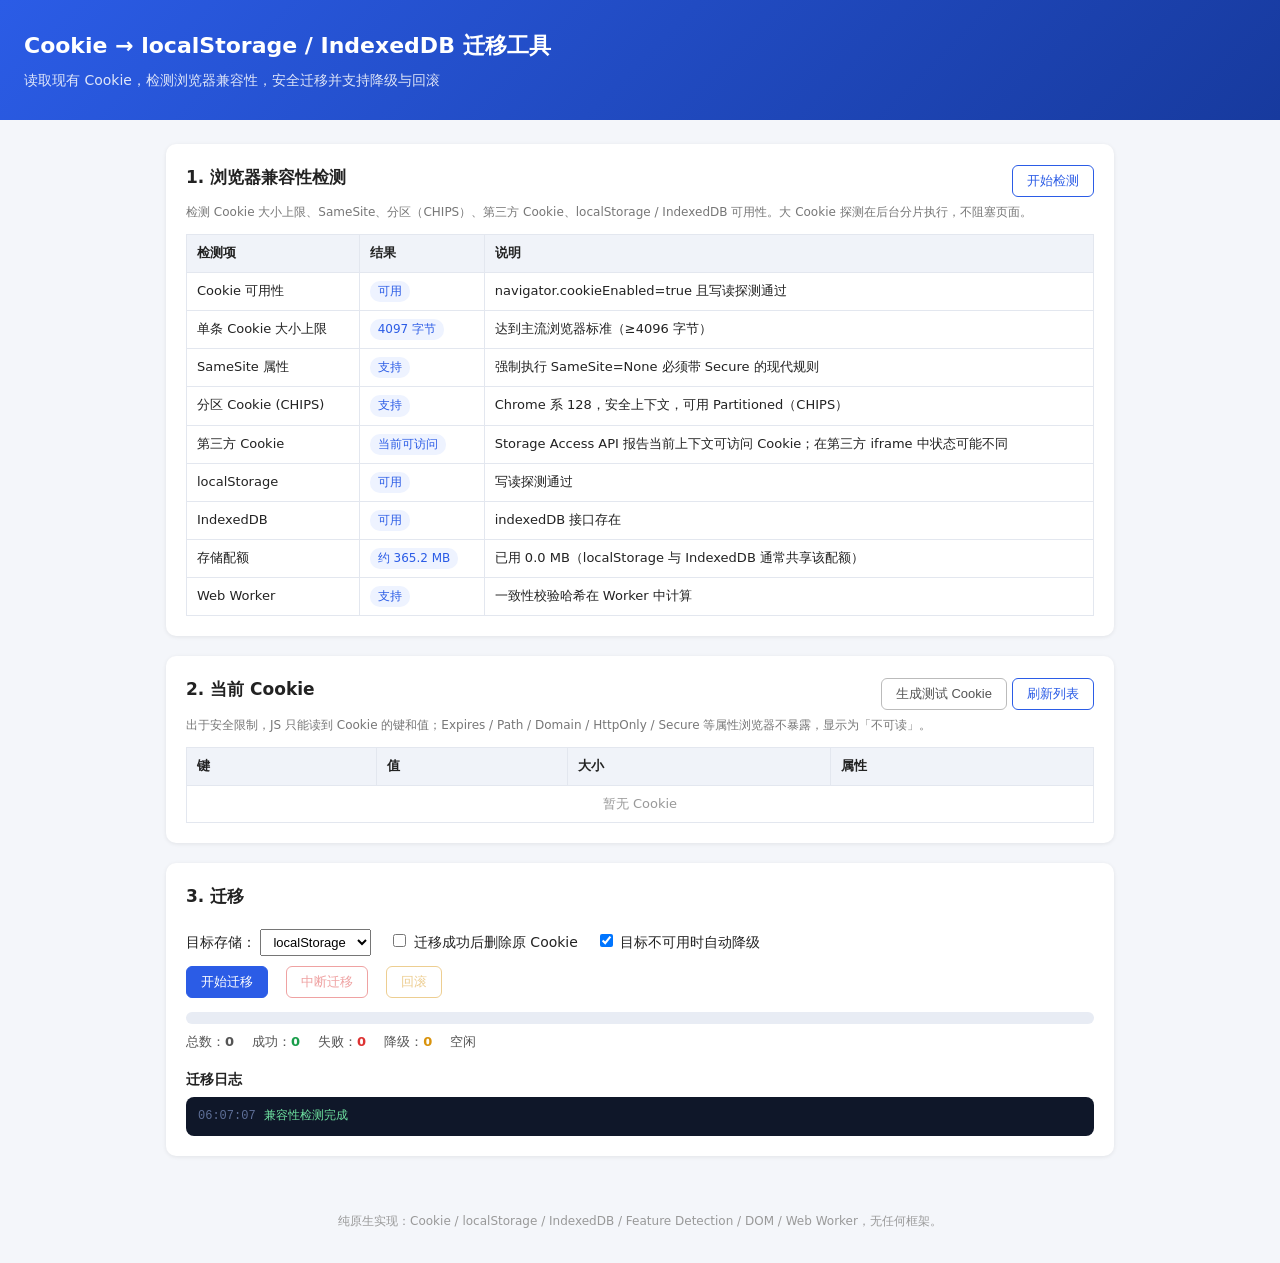
==== index.html @ 82695d80 "codex: 生成代码" ====
<!DOCTYPE html>
<html lang="zh-CN">
<head>
  <meta charset="UTF-8">
  <meta name="viewport" content="width=device-width, initial-scale=1.0">
  <title>Cookie 迁移工具 · localStorage / IndexedDB</title>
  <link rel="stylesheet" href="css/style.css">
</head>
<body>
  <header>
    <h1>Cookie → localStorage / IndexedDB 迁移工具</h1>
    <p class="subtitle">读取现有 Cookie，检测浏览器兼容性，安全迁移并支持降级与回滚</p>
  </header>

  <main>
    <section class="card" id="detect-section">
      <div class="card-head">
        <h2>1. 浏览器兼容性检测</h2>
        <button id="btn-detect" class="btn">开始检测</button>
      </div>
      <p class="hint">检测 Cookie 大小上限、SameSite、分区（CHIPS）、第三方 Cookie、localStorage / IndexedDB 可用性。大 Cookie 探测在后台分片执行，不阻塞页面。</p>
      <table class="grid" id="detect-table">
        <thead>
          <tr><th>检测项</th><th>结果</th><th>说明</th></tr>
        </thead>
        <tbody>
          <tr><td colspan="3" class="empty">尚未检测</td></tr>
        </tbody>
      </table>
    </section>

    <section class="card" id="cookie-section">
      <div class="card-head">
        <h2>2. 当前 Cookie</h2>
        <div>
          <button id="btn-add-demo" class="btn btn-ghost">生成测试 Cookie</button>
          <button id="btn-refresh" class="btn">刷新列表</button>
        </div>
      </div>
      <p class="hint">出于安全限制，JS 只能读到 Cookie 的键和值；Expires / Path / Domain / HttpOnly / Secure 等属性浏览器不暴露，显示为「不可读」。</p>
      <table class="grid" id="cookie-table">
        <thead>
          <tr><th>键</th><th>值</th><th>大小</th><th>属性</th></tr>
        </thead>
        <tbody>
          <tr><td colspan="4" class="empty">暂无 Cookie</td></tr>
        </tbody>
      </table>
    </section>

    <section class="card" id="migrate-section">
      <div class="card-head">
        <h2>3. 迁移</h2>
      </div>
      <div class="controls">
        <label>目标存储：
          <select id="target-select">
            <option value="localStorage">localStorage</option>
            <option value="indexedDB">IndexedDB</option>
          </select>
        </label>
        <label><input type="checkbox" id="chk-delete-cookie"> 迁移成功后删除原 Cookie</label>
        <label><input type="checkbox" id="chk-auto-fallback" checked> 目标不可用时自动降级</label>
      </div>
      <div class="controls">
        <button id="btn-migrate" class="btn btn-primary">开始迁移</button>
        <button id="btn-abort" class="btn btn-danger" disabled>中断迁移</button>
        <button id="btn-rollback" class="btn btn-warn" disabled>回滚</button>
      </div>

      <div class="progress-wrap">
        <div class="progress-bar"><div id="progress-fill" class="progress-fill"></div></div>
        <div class="stats">
          <span>总数：<b id="stat-total">0</b></span>
          <span>成功：<b id="stat-success" class="ok">0</b></span>
          <span>失败：<b id="stat-fail" class="err">0</b></span>
          <span>降级：<b id="stat-fallback" class="warn">0</b></span>
          <span id="stat-status">空闲</span>
        </div>
      </div>

      <h3>迁移日志</h3>
      <ul id="log" class="log"></ul>
    </section>
  </main>

  <footer>
    <p>纯原生实现：Cookie / localStorage / IndexedDB / Feature Detection / DOM / Web Worker，无任何框架。</p>
  </footer>

  <script type="module" src="js/main.js"></script>
</body>
</html>
---- css/style.css ----
* { box-sizing: border-box; }

body {
  margin: 0;
  font-family: "PingFang SC", "Microsoft YaHei", system-ui, sans-serif;
  background: #f4f6fa;
  color: #222;
  line-height: 1.6;
}

header {
  background: linear-gradient(135deg, #2b5ce6, #173a9e);
  color: #fff;
  padding: 28px 24px;
}

header h1 { margin: 0 0 6px; font-size: 22px; }
.subtitle { margin: 0; opacity: .85; font-size: 14px; }

main {
  max-width: 980px;
  margin: 24px auto;
  padding: 0 16px;
  display: grid;
  gap: 20px;
}

.card {
  background: #fff;
  border-radius: 10px;
  padding: 20px;
  box-shadow: 0 1px 4px rgba(0, 0, 0, .08);
}

.card-head {
  display: flex;
  justify-content: space-between;
  align-items: center;
  flex-wrap: wrap;
  gap: 10px;
}

.card h2 { margin: 0 0 8px; font-size: 17px; }
.card h3 { font-size: 14px; margin: 16px 0 6px; }

.hint { font-size: 12px; color: #777; margin: 4px 0 12px; }

.btn {
  border: 1px solid #2b5ce6;
  background: #fff;
  color: #2b5ce6;
  border-radius: 6px;
  padding: 6px 14px;
  font-size: 13px;
  cursor: pointer;
  transition: all .15s;
}
.btn:hover:not(:disabled) { background: #eef3ff; }
.btn:disabled { opacity: .45; cursor: not-allowed; }
.btn-primary { background: #2b5ce6; color: #fff; }
.btn-primary:hover:not(:disabled) { background: #1f49c0; }
.btn-danger { border-color: #d33; color: #d33; }
.btn-danger:hover:not(:disabled) { background: #fdecec; }
.btn-warn { border-color: #d9930d; color: #d9930d; }
.btn-warn:hover:not(:disabled) { background: #fdf6e3; }
.btn-ghost { border-color: #bbb; color: #555; }

.grid {
  width: 100%;
  border-collapse: collapse;
  font-size: 13px;
}
.grid th, .grid td {
  border: 1px solid #e3e7ef;
  padding: 8px 10px;
  text-align: left;
  vertical-align: top;
  word-break: break-all;
}
.grid th { background: #f0f3f9; font-weight: 600; }
.grid .empty { text-align: center; color: #999; }

.ok { color: #1a9e4b; }
.err { color: #d33; }
.warn { color: #d9930d; }
.tag {
  display: inline-block;
  padding: 1px 8px;
  border-radius: 10px;
  font-size: 12px;
  background: #eef3ff;
  color: #2b5ce6;
}
.tag.bad { background: #fdecec; color: #d33; }
.tag.warn { background: #fdf6e3; color: #d9930d; }

.controls {
  display: flex;
  gap: 18px;
  flex-wrap: wrap;
  align-items: center;
  margin: 10px 0;
  font-size: 14px;
}
.controls select { padding: 4px 8px; font-size: 13px; }

.progress-wrap { margin-top: 14px; }
.progress-bar {
  height: 12px;
  background: #e8ecf4;
  border-radius: 6px;
  overflow: hidden;
}
.progress-fill {
  height: 100%;
  width: 0;
  background: linear-gradient(90deg, #2b5ce6, #4f8bff);
  transition: width .2s;
}
.stats {
  display: flex;
  gap: 18px;
  flex-wrap: wrap;
  margin-top: 8px;
  font-size: 13px;
  color: #555;
}

.log {
  list-style: none;
  margin: 0;
  padding: 8px 12px;
  max-height: 240px;
  overflow-y: auto;
  background: #0f1729;
  color: #c9d6f2;
  border-radius: 8px;
  font-family: ui-monospace, Consolas, monospace;
  font-size: 12px;
}
.log li { padding: 2px 0; }
.log .t { color: #5f7099; margin-right: 8px; }
.log .l-ok { color: #6fe3a1; }
.log .l-err { color: #ff8a8a; }
.log .l-warn { color: #ffd479; }

footer {
  text-align: center;
  color: #999;
  font-size: 12px;
  padding: 20px;
}
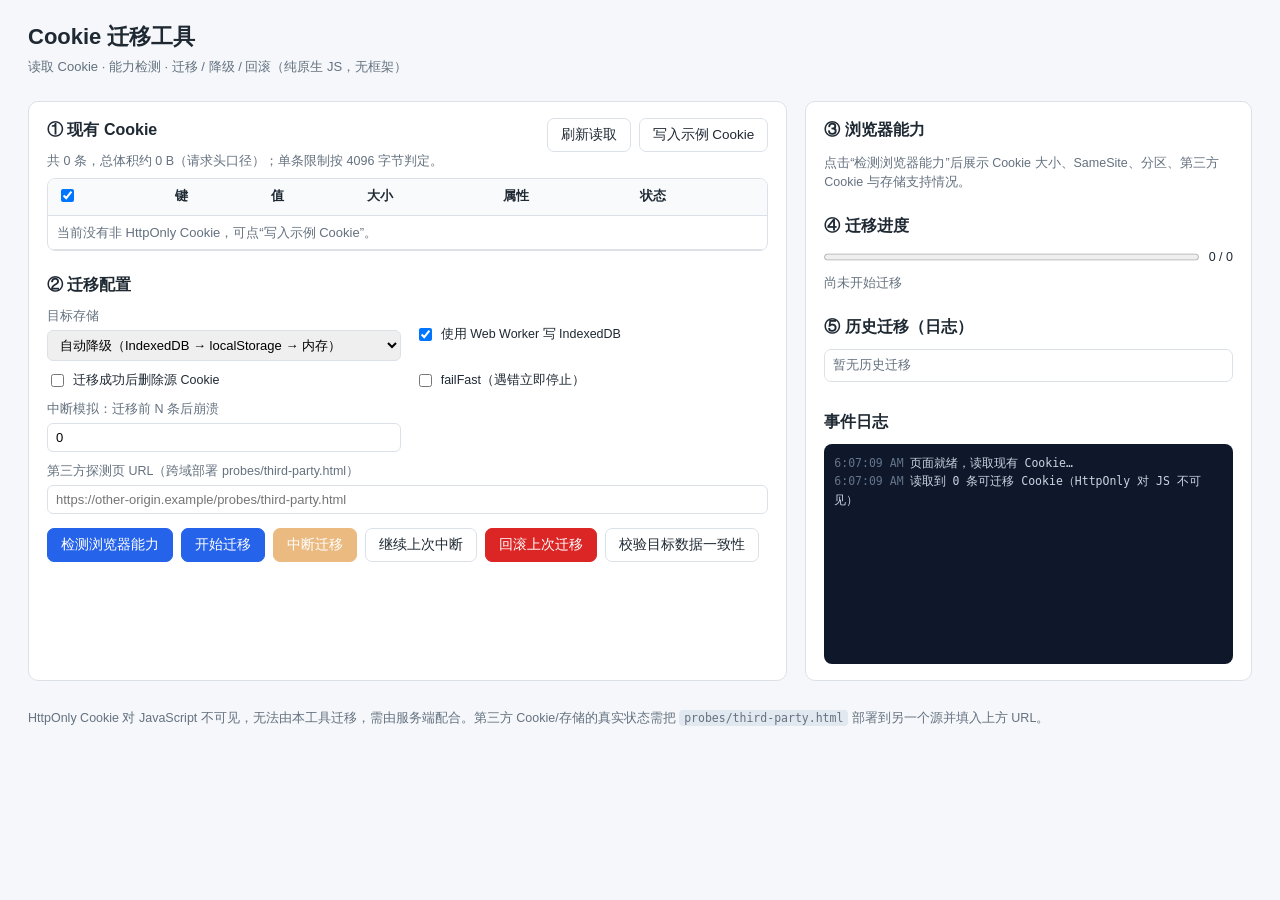
==== commit 69315e47: "codex: 生成代码" ====
--- a/index.html
+++ b/index.html
@@ -3,91 +3,103 @@
 <head>
   <meta charset="UTF-8">
   <meta name="viewport" content="width=device-width, initial-scale=1.0">
-  <title>Cookie 迁移工具 · localStorage / IndexedDB</title>
+  <title>Cookie → localStorage / IndexedDB 迁移工具</title>
   <link rel="stylesheet" href="css/style.css">
 </head>
 <body>
-  <header>
-    <h1>Cookie → localStorage / IndexedDB 迁移工具</h1>
-    <p class="subtitle">读取现有 Cookie，检测浏览器兼容性，安全迁移并支持降级与回滚</p>
+  <header class="topbar">
+    <h1>Cookie 迁移工具</h1>
+    <p class="subtitle">读取 Cookie · 能力检测 · 迁移 / 降级 / 回滚（纯原生 JS，无框架）</p>
   </header>
 
-  <main>
-    <section class="card" id="detect-section">
-      <div class="card-head">
-        <h2>1. 浏览器兼容性检测</h2>
-        <button id="btn-detect" class="btn">开始检测</button>
+  <main class="layout">
+    <!-- 左列：Cookie 列表与操作 -->
+    <section class="panel">
+      <div class="panel-head">
+        <h2>① 现有 Cookie</h2>
+        <div class="btn-row">
+          <button id="btn-refresh" class="btn">刷新读取</button>
+          <button id="btn-seed" class="btn btn-ghost">写入示例 Cookie</button>
+        </div>
       </div>
-      <p class="hint">检测 Cookie 大小上限、SameSite、分区（CHIPS）、第三方 Cookie、localStorage / IndexedDB 可用性。大 Cookie 探测在后台分片执行，不阻塞页面。</p>
-      <table class="grid" id="detect-table">
-        <thead>
-          <tr><th>检测项</th><th>结果</th><th>说明</th></tr>
-        </thead>
-        <tbody>
-          <tr><td colspan="3" class="empty">尚未检测</td></tr>
-        </tbody>
-      </table>
+      <div id="cookie-meta" class="muted small"></div>
+      <div class="table-wrap">
+        <table id="cookie-table">
+          <thead>
+            <tr>
+              <th><input type="checkbox" id="check-all" checked title="全选"></th>
+              <th>键</th><th>值</th><th>大小</th><th>属性</th><th>状态</th>
+            </tr>
+          </thead>
+          <tbody id="cookie-body"></tbody>
+        </table>
+      </div>
+
+      <h2 class="mt">② 迁移配置</h2>
+      <div class="form-grid">
+        <label>目标存储
+          <select id="cfg-target">
+            <option value="auto" selected>自动降级（IndexedDB → localStorage → 内存）</option>
+            <option value="indexedDB">仅 IndexedDB（失败再降级）</option>
+            <option value="localStorage">仅 localStorage（失败再降级）</option>
+            <option value="memory">仅内存（最保守兜底）</option>
+          </select>
+        </label>
+        <label class="check"><input type="checkbox" id="cfg-worker" checked> 使用 Web Worker 写 IndexedDB</label>
+        <label class="check"><input type="checkbox" id="cfg-delete"> 迁移成功后删除源 Cookie</label>
+        <label class="check"><input type="checkbox" id="cfg-failfast"> failFast（遇错立即停止）</label>
+        <label>中断模拟：迁移前 N 条后崩溃
+          <input type="number" id="cfg-crash" min="0" max="999" value="0">
+        </label>
+        <label>第三方探测页 URL（跨域部署 probes/third-party.html）
+          <input type="text" id="cfg-probe-url" placeholder="https://other-origin.example/probes/third-party.html">
+        </label>
+      </div>
+      <div class="btn-row mt">
+        <button id="btn-detect" class="btn btn-primary">检测浏览器能力</button>
+        <button id="btn-migrate" class="btn btn-primary">开始迁移</button>
+        <button id="btn-abort" class="btn btn-warn" disabled>中断迁移</button>
+        <button id="btn-resume" class="btn">继续上次中断</button>
+        <button id="btn-rollback" class="btn btn-danger">回滚上次迁移</button>
+        <button id="btn-verify" class="btn btn-ghost">校验目标数据一致性</button>
+      </div>
     </section>
 
-    <section class="card" id="cookie-section">
-      <div class="card-head">
-        <h2>2. 当前 Cookie</h2>
-        <div>
-          <button id="btn-add-demo" class="btn btn-ghost">生成测试 Cookie</button>
-          <button id="btn-refresh" class="btn">刷新列表</button>
-        </div>
-      </div>
-      <p class="hint">出于安全限制，JS 只能读到 Cookie 的键和值；Expires / Path / Domain / HttpOnly / Secure 等属性浏览器不暴露，显示为「不可读」。</p>
-      <table class="grid" id="cookie-table">
-        <thead>
-          <tr><th>键</th><th>值</th><th>大小</th><th>属性</th></tr>
-        </thead>
-        <tbody>
-          <tr><td colspan="4" class="empty">暂无 Cookie</td></tr>
-        </tbody>
-      </table>
-    </section>
-
-    <section class="card" id="migrate-section">
-      <div class="card-head">
-        <h2>3. 迁移</h2>
-      </div>
-      <div class="controls">
-        <label>目标存储：
-          <select id="target-select">
-            <option value="localStorage">localStorage</option>
-            <option value="indexedDB">IndexedDB</option>
-          </select>
-        </label>
-        <label><input type="checkbox" id="chk-delete-cookie"> 迁移成功后删除原 Cookie</label>
-        <label><input type="checkbox" id="chk-auto-fallback" checked> 目标不可用时自动降级</label>
-      </div>
-      <div class="controls">
-        <button id="btn-migrate" class="btn btn-primary">开始迁移</button>
-        <button id="btn-abort" class="btn btn-danger" disabled>中断迁移</button>
-        <button id="btn-rollback" class="btn btn-warn" disabled>回滚</button>
+    <!-- 右列：能力检测与进度 -->
+    <aside class="panel">
+      <h2>③ 浏览器能力</h2>
+      <div id="caps" class="caps">
+        <p class="muted small">点击“检测浏览器能力”后展示 Cookie 大小、SameSite、分区、第三方 Cookie 与存储支持情况。</p>
       </div>
 
+      <h2 class="mt">④ 迁移进度</h2>
       <div class="progress-wrap">
-        <div class="progress-bar"><div id="progress-fill" class="progress-fill"></div></div>
-        <div class="stats">
-          <span>总数：<b id="stat-total">0</b></span>
-          <span>成功：<b id="stat-success" class="ok">0</b></span>
-          <span>失败：<b id="stat-fail" class="err">0</b></span>
-          <span>降级：<b id="stat-fallback" class="warn">0</b></span>
-          <span id="stat-status">空闲</span>
-        </div>
+        <progress id="progress" value="0" max="100"></progress>
+        <span id="progress-text" class="small">0 / 0</span>
       </div>
+      <div id="summary" class="summary muted small">尚未开始迁移</div>
 
-      <h3>迁移日志</h3>
-      <ul id="log" class="log"></ul>
-    </section>
+      <h2 class="mt">⑤ 历史迁移（日志）</h2>
+      <ul id="runs" class="runs"></ul>
+
+      <h2 class="mt">事件日志</h2>
+      <div id="logs" class="logs small" aria-live="polite"></div>
+    </aside>
   </main>
 
-  <footer>
-    <p>纯原生实现：Cookie / localStorage / IndexedDB / Feature Detection / DOM / Web Worker，无任何框架。</p>
+  <footer class="muted small footer">
+    HttpOnly Cookie 对 JavaScript 不可见，无法由本工具迁移，需由服务端配合。第三方 Cookie/存储的真实状态需把
+    <code>probes/third-party.html</code> 部署到另一个源并填入上方 URL。
   </footer>
 
-  <script type="module" src="js/main.js"></script>
+  <script src="js/util.js"></script>
+  <script src="js/cookie.js"></script>
+  <script src="js/feature-detect.js"></script>
+  <script src="js/idb-core.js"></script>
+  <script src="js/storage-local.js"></script>
+  <script src="js/storage-idb.js"></script>
+  <script src="js/storage-memory.js"></script>
+  <script src="js/migrator.js"></script>
+  <script src="js/app.js"></script>
 </body>
 </html>
--- a/css/style.css
+++ b/css/style.css
@@ -1,152 +1,125 @@
+:root {
+  --bg: #f5f7fa;
+  --panel: #ffffff;
+  --border: #dce1e8;
+  --text: #1f2933;
+  --muted: #64717f;
+  --primary: #2563eb;
+  --primary-d: #1d4ed8;
+  --danger: #dc2626;
+  --warn: #d97706;
+  --ok: #059669;
+  --chip: #eef2ff;
+  font-size: 15px;
+}
 * { box-sizing: border-box; }
-
 body {
   margin: 0;
-  font-family: "PingFang SC", "Microsoft YaHei", system-ui, sans-serif;
-  background: #f4f6fa;
-  color: #222;
-  line-height: 1.6;
+  background: var(--bg);
+  color: var(--text);
+  font-family: -apple-system, BlinkMacSystemFont, "Segoe UI", "PingFang SC",
+    "Hiragino Sans GB", "Microsoft YaHei", sans-serif;
+  line-height: 1.5;
 }
+.topbar { padding: 20px 28px 12px; }
+.topbar h1 { margin: 0; font-size: 22px; }
+.subtitle { margin: 4px 0 0; color: var(--muted); font-size: 13px; }
+.layout {
+  display: grid;
+  grid-template-columns: minmax(0, 1.7fr) minmax(300px, 1fr);
+  gap: 18px;
+  padding: 12px 28px 28px;
+}
+@media (max-width: 960px) { .layout { grid-template-columns: 1fr; } }
+.panel {
+  background: var(--panel);
+  border: 1px solid var(--border);
+  border-radius: 10px;
+  padding: 16px 18px;
+  overflow: auto;
+}
+.panel-head { display: flex; justify-content: space-between; align-items: center; gap: 10px; flex-wrap: wrap; }
+h2 { font-size: 16px; margin: 0 0 10px; }
+h2.mt { margin-top: 22px; }
+.mt { margin-top: 14px; }
+.muted { color: var(--muted); }
+.small { font-size: 12.5px; }
 
-header {
-  background: linear-gradient(135deg, #2b5ce6, #173a9e);
-  color: #fff;
-  padding: 28px 24px;
+.btn-row { display: flex; gap: 8px; flex-wrap: wrap; }
+.btn {
+  border: 1px solid var(--border);
+  background: #fff;
+  color: var(--text);
+  padding: 7px 13px;
+  border-radius: 7px;
+  font-size: 13.5px;
+  cursor: pointer;
+  transition: background .12s, border-color .12s;
 }
+.btn:hover { border-color: #b3bcc8; background: #f8fafc; }
+.btn:disabled { opacity: .5; cursor: not-allowed; }
+.btn-primary { background: var(--primary); border-color: var(--primary); color: #fff; }
+.btn-primary:hover { background: var(--primary-d); border-color: var(--primary-d); }
+.btn-danger { color: #fff; background: var(--danger); border-color: var(--danger); }
+.btn-danger:hover { background: #b91c1c; }
+.btn-warn { color: #fff; background: var(--warn); border-color: var(--warn); }
+.btn-ghost { background: transparent; }
 
-header h1 { margin: 0 0 6px; font-size: 22px; }
-.subtitle { margin: 0; opacity: .85; font-size: 14px; }
+.table-wrap { max-height: 320px; overflow: auto; border: 1px solid var(--border); border-radius: 8px; margin-top: 8px; }
+table { border-collapse: collapse; width: 100%; font-size: 13px; }
+th, td { text-align: left; padding: 7px 9px; border-bottom: 1px solid var(--border); vertical-align: top; }
+th { position: sticky; top: 0; background: #f8fafc; z-index: 1; white-space: nowrap; }
+td.val { max-width: 220px; overflow: hidden; text-overflow: ellipsis; white-space: nowrap; }
+.attrs-cell { display: flex; flex-wrap: wrap; gap: 4px; max-width: 260px; }
+.chip { background: var(--chip); color: #3730a3; border-radius: 5px; padding: 1px 6px; font-size: 11px; white-space: nowrap; }
+.chip.warn { background: #fef3c7; color: #92400e; }
+.chip.bad { background: #fee2e2; color: #991b1b; }
+.chip.ok { background: #d1fae5; color: #065f46; }
 
-main {
-  max-width: 980px;
-  margin: 24px auto;
-  padding: 0 16px;
-  display: grid;
-  gap: 20px;
+.form-grid { display: grid; grid-template-columns: repeat(2, minmax(0, 1fr)); gap: 10px 14px; }
+.form-grid label { font-size: 12.5px; color: var(--muted); display: flex; flex-direction: column; gap: 4px; }
+.form-grid label.check { flex-direction: row; align-items: center; gap: 6px; color: var(--text); }
+.form-grid input[type="text"], .form-grid input[type="number"], .form-grid select {
+  padding: 6px 8px; border: 1px solid var(--border); border-radius: 6px; font-size: 13px; width: 100%;
 }
+.form-grid label:last-child { grid-column: 1 / -1; }
 
-.card {
-  background: #fff;
-  border-radius: 10px;
-  padding: 20px;
-  box-shadow: 0 1px 4px rgba(0, 0, 0, .08);
+.caps .cap-row {
+  display: flex; justify-content: space-between; gap: 8px;
+  padding: 6px 0; border-bottom: 1px dashed var(--border); font-size: 13px;
 }
+.badge { padding: 1px 8px; border-radius: 99px; font-size: 11.5px; white-space: nowrap; }
+.badge.ok { background: #d1fae5; color: #065f46; }
+.badge.bad { background: #fee2e2; color: #991b1b; }
+.badge.unknown { background: #e5e7eb; color: #374151; }
+.cap-note { color: var(--muted); font-size: 12px; margin: 2px 0 6px; }
+.cap-group-title { font-weight: 600; font-size: 12.5px; margin: 10px 0 2px; }
 
-.card-head {
-  display: flex;
-  justify-content: space-between;
-  align-items: center;
-  flex-wrap: wrap;
-  gap: 10px;
+.progress-wrap { display: flex; align-items: center; gap: 10px; }
+progress { flex: 1; height: 14px; }
+.summary { margin-top: 8px; white-space: pre-wrap; }
+.summary .ok { color: var(--ok); font-weight: 600; }
+.summary .bad { color: var(--danger); font-weight: 600; }
+.summary .warn { color: var(--warn); font-weight: 600; }
+
+.runs { list-style: none; margin: 0; padding: 0; max-height: 150px; overflow: auto; }
+.runs li { padding: 6px 8px; border: 1px solid var(--border); border-radius: 7px; margin-bottom: 6px; font-size: 12.5px; display: flex; justify-content: space-between; gap: 8px; align-items: center; }
+.runs button { font-size: 11.5px; padding: 3px 8px; }
+.state-completed { color: var(--ok); }
+.state-partial, .state-interrupted, .state-aborted { color: var(--warn); }
+.state-failed, .state-rollback-partial { color: var(--danger); }
+.state-rolled-back { color: var(--muted); }
+
+.logs {
+  background: #0f172a; color: #cbd5e1; border-radius: 8px;
+  padding: 10px; height: 220px; overflow: auto;
+  font-family: ui-monospace, SFMono-Regular, Menlo, Consolas, monospace;
+  font-size: 11.5px; line-height: 1.6;
 }
-
-.card h2 { margin: 0 0 8px; font-size: 17px; }
-.card h3 { font-size: 14px; margin: 16px 0 6px; }
-
-.hint { font-size: 12px; color: #777; margin: 4px 0 12px; }
-
-.btn {
-  border: 1px solid #2b5ce6;
-  background: #fff;
-  color: #2b5ce6;
-  border-radius: 6px;
-  padding: 6px 14px;
-  font-size: 13px;
-  cursor: pointer;
-  transition: all .15s;
-}
-.btn:hover:not(:disabled) { background: #eef3ff; }
-.btn:disabled { opacity: .45; cursor: not-allowed; }
-.btn-primary { background: #2b5ce6; color: #fff; }
-.btn-primary:hover:not(:disabled) { background: #1f49c0; }
-.btn-danger { border-color: #d33; color: #d33; }
-.btn-danger:hover:not(:disabled) { background: #fdecec; }
-.btn-warn { border-color: #d9930d; color: #d9930d; }
-.btn-warn:hover:not(:disabled) { background: #fdf6e3; }
-.btn-ghost { border-color: #bbb; color: #555; }
-
-.grid {
-  width: 100%;
-  border-collapse: collapse;
-  font-size: 13px;
-}
-.grid th, .grid td {
-  border: 1px solid #e3e7ef;
-  padding: 8px 10px;
-  text-align: left;
-  vertical-align: top;
-  word-break: break-all;
-}
-.grid th { background: #f0f3f9; font-weight: 600; }
-.grid .empty { text-align: center; color: #999; }
-
-.ok { color: #1a9e4b; }
-.err { color: #d33; }
-.warn { color: #d9930d; }
-.tag {
-  display: inline-block;
-  padding: 1px 8px;
-  border-radius: 10px;
-  font-size: 12px;
-  background: #eef3ff;
-  color: #2b5ce6;
-}
-.tag.bad { background: #fdecec; color: #d33; }
-.tag.warn { background: #fdf6e3; color: #d9930d; }
-
-.controls {
-  display: flex;
-  gap: 18px;
-  flex-wrap: wrap;
-  align-items: center;
-  margin: 10px 0;
-  font-size: 14px;
-}
-.controls select { padding: 4px 8px; font-size: 13px; }
-
-.progress-wrap { margin-top: 14px; }
-.progress-bar {
-  height: 12px;
-  background: #e8ecf4;
-  border-radius: 6px;
-  overflow: hidden;
-}
-.progress-fill {
-  height: 100%;
-  width: 0;
-  background: linear-gradient(90deg, #2b5ce6, #4f8bff);
-  transition: width .2s;
-}
-.stats {
-  display: flex;
-  gap: 18px;
-  flex-wrap: wrap;
-  margin-top: 8px;
-  font-size: 13px;
-  color: #555;
-}
-
-.log {
-  list-style: none;
-  margin: 0;
-  padding: 8px 12px;
-  max-height: 240px;
-  overflow-y: auto;
-  background: #0f1729;
-  color: #c9d6f2;
-  border-radius: 8px;
-  font-family: ui-monospace, Consolas, monospace;
-  font-size: 12px;
-}
-.log li { padding: 2px 0; }
-.log .t { color: #5f7099; margin-right: 8px; }
-.log .l-ok { color: #6fe3a1; }
-.log .l-err { color: #ff8a8a; }
-.log .l-warn { color: #ffd479; }
-
-footer {
-  text-align: center;
-  color: #999;
-  font-size: 12px;
-  padding: 20px;
-}
+.logs .log-item { white-space: pre-wrap; word-break: break-all; }
+.logs .log-item.warn { color: #fcd34d; }
+.logs .log-item.bad { color: #fca5a5; }
+.logs .log-item.ok { color: #86efac; }
+.logs .log-time { color: #64748b; margin-right: 6px; }
+.footer { padding: 0 28px 24px; }
+code { background: #e2e8f0; padding: 1px 5px; border-radius: 4px; font-size: 11.5px; }
